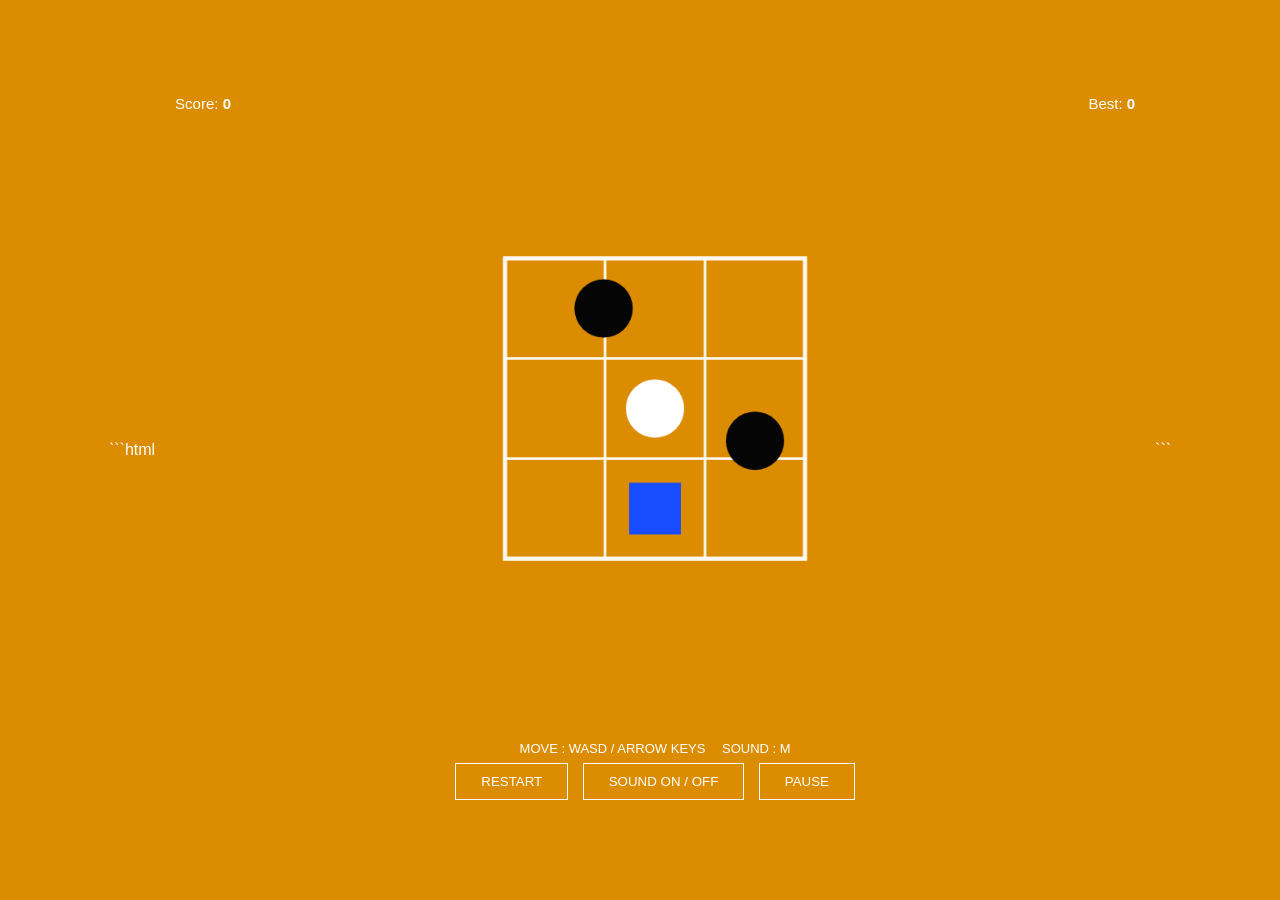
==== index.html @ 40f57180 "Rename Dodge Dots.html to index.html" ====
```html
<!DOCTYPE html>
<html lang="ja">
<head>
<meta charset="UTF-8">
<meta name="viewport" content="width=device-width, initial-scale=1">
<title>Dodge Dots</title>

<style>
* {
  box-sizing: border-box;
}

body {
  margin: 0;
  background: #db8c00;
  font-family: Arial, sans-serif;
  color: white;
  min-height: 100vh;
  display: flex;
  justify-content: center;
  align-items: center;
}

#game {
  width: min(1000px, 96vw);
  text-align: center;
}

#header {
  display: flex;
  justify-content: space-between;
  padding: 0 20px;
  margin-bottom: 15px;
  font-size: 15px;
}

#canvas {
  width: 100%;
  display: block;
  aspect-ratio: 16 / 9;
}

#controls {
  margin-top: 15px;
  font-size: 13px;
  color: white;
}

button {
  background: transparent;
  border: 1px solid white;
  color: white;
  padding: 10px 25px;
  margin: 5px;
  cursor: pointer;
}

button:hover {
  background: white;
  color: #db8c00;
}

#message {
  font-size: 18px;
  margin-top: 10px;
  min-height: 25px;
}

</style>
</head>

<body>

<div id="game">

  <div id="header">
    <span>Score: <b id="score">0</b></span>
    <span>Best: <b id="best">0</b></span>
  </div>

  <canvas id="canvas" width="1200" height="675"></canvas>

  <div id="message"></div>

  <div id="controls">
    MOVE : WASD / ARROW KEYS　
    SOUND : M
  </div>

  <div>
    <button onclick="restart()">RESTART</button>
    <button onclick="toggleSound()">SOUND ON / OFF</button>
    <button onclick="togglePause()">PAUSE</button>
  </div>

</div>

<script>

// =====================================
// 基本設定
// =====================================

const canvas = document.getElementById("canvas");
const ctx = canvas.getContext("2d");

const W = 1200;
const H = 675;

const BOARD_SIZE = 360;
const CELL = BOARD_SIZE / 3;
const DOT_SIZE = 70;
const DOT_RADIUS = DOT_SIZE / 2;

const board = {
  x: (W - BOARD_SIZE) / 2,
  y: (H - BOARD_SIZE) / 2,
  size: BOARD_SIZE
};

// マスの中心座標
function cellPosition(x, y) {
  return {
    x: board.x + CELL * (x + 0.5),
    y: board.y + CELL * (y + 0.5)
  };
}

// =====================================
// ゲーム状態
// =====================================

let player = {
  x: 1,
  y: 1
};

let enemies = [];
let item = { x: 0, y: 0 };

let score = 0;
let best = Number(localStorage.getItem("dodgeBest")) || 0;

let playing = true;
let paused = false;
let sound = true;

let lastTime = 0;
let animationId = 0;

document.getElementById("best").textContent = best;


// =====================================
// 音声
// =====================================

let audio;

function playSound(freq = 500) {
  if (!sound) return;

  try {
    audio ??= new AudioContext();

    const osc = audio.createOscillator();
    const gain = audio.createGain();

    osc.frequency.value = freq;
    gain.gain.value = 0.06;

    osc.connect(gain);
    gain.connect(audio.destination);

    osc.start();

    gain.gain.exponentialRampToValueAtTime(
      0.001,
      audio.currentTime + 0.15
    );

    osc.stop(audio.currentTime + 0.15);

  } catch (e) {}
}

function toggleSound() {
  sound = !sound;
}


// =====================================
// 敵の生成
// =====================================

function createEnemy(axis, lane, direction, speed, position) {

  return {
    axis: axis,

    // 横移動なら行、縦移動なら列
    lane: lane,

    // 1 = 正方向、-1 = 逆方向
    direction: direction,

    speed: speed,

    // 盤面の端からの距離
    position: position,

    radius: DOT_RADIUS
  };
}


// =====================================
// アイテム生成
// =====================================

function spawnItem() {

  let positions = [];

  for (let y = 0; y < 3; y++) {
    for (let x = 0; x < 3; x++) {

      // 中央のマスには出現させない
      if (x === 1 && y === 1) continue;

      // プレイヤーの位置には出さない
      if (x === player.x && y === player.y) continue;

      const occupiedByEnemy = enemies.some(e => {
        if (e.axis === "horizontal") {
          return e.lane === y;
        }

        return e.lane === x;
      });

      positions.push({
        x,
        y,
        occupiedByEnemy
      });
    }
  }

  let safe = positions.filter(p => !p.occupiedByEnemy);

  if (safe.length === 0) safe = positions;

  const p = safe[Math.floor(Math.random() * safe.length)];

  item.x = p.x;
  item.y = p.y;
}


// =====================================
// ゲーム初期化
// =====================================

function restart() {

  cancelAnimationFrame(animationId);

  score = 0;
  playing = true;
  paused = false;

  player.x = 1;
  player.y = 1;

  enemies = [];

  // 最初の敵：上の行を横断
  enemies.push(
    createEnemy(
      "horizontal",
      0,
      1,
      100,
      -DOT_RADIUS
    )
  );

  // 最初の敵：右の列を縦断
  enemies.push(
    createEnemy(
      "vertical",
      2,
      -1,
      115,
      CELL * 3 + DOT_RADIUS
    )
  );

  // アイテム配置
  spawnItem();

  document.getElementById("score").textContent = 0;
  document.getElementById("message").textContent = "";

  lastTime = 0;

  draw();

  animationId = requestAnimationFrame(loop);
}


// =====================================
// プレイヤーの移動
// =====================================

function movePlayer(dx, dy) {

  if (!playing || paused) return;

  const nx = player.x + dx;
  const ny = player.y + dy;

  // 盤面の外には移動できない
  if (nx < 0 || nx > 2 || ny < 0 || ny > 2) {
    return;
  }

  // 1マスだけ移動
  player.x = nx;
  player.y = ny;

  playSound(400);

  // アイテム取得
  if (player.x === item.x && player.y === item.y) {

    score++;

    document.getElementById("score").textContent = score;

    playSound(800);

    // 5点ごとに敵を追加
    if (score % 5 === 0) {
      addEnemy();
    }

    // 敵の速度を少しずつ上昇
    enemies.forEach(e => {
      e.speed = Math.min(200, e.speed + 3);
    });

    spawnItem();
  }

  // 移動先に敵がいたら終了
  checkCollision();

  draw();
}


// =====================================
// 敵の追加
// =====================================

function addEnemy() {

  const axis = Math.random() < 0.5
    ? "horizontal"
    : "vertical";

  const lane = Math.floor(Math.random() * 3);

  const direction = Math.random() < 0.5 ? 1 : -1;

  const start = direction === 1
    ? -DOT_RADIUS
    : CELL * 3 + DOT_RADIUS;

  enemies.push(
    createEnemy(
      axis,
      lane,
      direction,
      100 + score * 2,
      start
    )
  );
}


// =====================================
// 敵の移動
// =====================================

function updateEnemies(dt) {

  enemies.forEach(e => {

    // 横方向
    if (e.axis === "horizontal") {

      e.position += e.direction * e.speed * dt;

      // 右端を越えたら左端から再登場
      if (e.direction === 1 &&
          e.position > BOARD_SIZE + DOT_RADIUS) {

        e.position = -DOT_RADIUS;
      }

      // 左端を越えたら右端から再登場
      if (e.direction === -1 &&
          e.position < -DOT_RADIUS) {

        e.position = BOARD_SIZE + DOT_RADIUS;
      }

    }

    // 縦方向
    else {

      e.position += e.direction * e.speed * dt;

      if (e.direction === 1 &&
          e.position > BOARD_SIZE + DOT_RADIUS) {

        e.position = -DOT_RADIUS;
      }

      if (e.direction === -1 &&
          e.position < -DOT_RADIUS) {

        e.position = BOARD_SIZE + DOT_RADIUS;
      }
    }

  });

}


// =====================================
// 敵の現在座標
// =====================================

function getEnemyPosition(e) {

  if (e.axis === "horizontal") {

    return {
      x: board.x + e.position,
      y: board.y + CELL * (e.lane + 0.5)
    };

  }

  return {
    x: board.x + CELL * (e.lane + 0.5),
    y: board.y + e.position
  };
}


// =====================================
// 当たり判定
// =====================================

function checkCollision() {

  const p = cellPosition(player.x, player.y);

  for (const e of enemies) {

    const ep = getEnemyPosition(e);

    const d = Math.hypot(
      p.x - ep.x,
      p.y - ep.y
    );

    if (d < DOT_RADIUS * 2) {

      gameOver();
      return;
    }

  }

}


// =====================================
// ゲーム終了
// =====================================

function gameOver() {

  if (!playing) return;

  playing = false;

  playSound(150);

  if (score > best) {

    best = score;

    localStorage.setItem("dodgeBest", best);

    document.getElementById("best").textContent = best;
  }

  document.getElementById("message").textContent =
    "GAME OVER - SCORE: " + score;

}


// =====================================
// ポーズ
// =====================================

function togglePause() {

  if (!playing) return;

  paused = !paused;

  document.getElementById("message").textContent =
    paused ? "PAUSED" : "";

  lastTime = 0;
}


// =====================================
// 描画
// =====================================

function draw() {

  // 背景
  ctx.fillStyle = "#db8c00";
  ctx.fillRect(0, 0, W, H);


  // -----------------------------------
  // 盤面
  // -----------------------------------

  ctx.strokeStyle = "rgba(255,255,255,.95)";
  ctx.lineWidth = 5;

  ctx.strokeRect(
    board.x,
    board.y,
    BOARD_SIZE,
    BOARD_SIZE
  );


  // 縦線と横線
  ctx.lineWidth = 3;

  for (let i = 1; i < 3; i++) {

    const pos = board.x + CELL * i;

    ctx.beginPath();
    ctx.moveTo(pos, board.y);
    ctx.lineTo(pos, board.y + BOARD_SIZE);
    ctx.stroke();

    const posY = board.y + CELL * i;

    ctx.beginPath();
    ctx.moveTo(board.x, posY);
    ctx.lineTo(board.x + BOARD_SIZE, posY);
    ctx.stroke();

  }


  // -----------------------------------
  // 青いアイテム
  // -----------------------------------

  const ip = cellPosition(item.x, item.y);

  ctx.fillStyle = "#174cff";

  ctx.fillRect(
    ip.x - 31,
    ip.y - 31,
    62,
    62
  );


  // -----------------------------------
  // 黒い敵
  // -----------------------------------

  enemies.forEach(e => {

    const p = getEnemyPosition(e);

    ctx.fillStyle = "#050505";

    ctx.beginPath();

    ctx.arc(
      p.x,
      p.y,
      DOT_RADIUS,
      0,
      Math.PI * 2
    );

    ctx.fill();

  });


  // -----------------------------------
  // 白いプレイヤー
  // -----------------------------------

  const pp = cellPosition(player.x, player.y);

  ctx.fillStyle = "#ffffff";

  ctx.beginPath();

  ctx.arc(
    pp.x,
    pp.y,
    DOT_RADIUS,
    0,
    Math.PI * 2
  );

  ctx.fill();


  // -----------------------------------
  // ゲームオーバー
  // -----------------------------------

  if (!playing) {

    ctx.fillStyle = "rgba(0,0,0,.65)";

    ctx.fillRect(
      board.x,
      board.y,
      BOARD_SIZE,
      BOARD_SIZE
    );

    ctx.fillStyle = "white";
    ctx.textAlign = "center";

    ctx.font = "bold 34px Arial";

    ctx.fillText(
      "GAME OVER",
      W / 2,
      H / 2 - 10
    );

    ctx.font = "20px Arial";

    ctx.fillText(
      "SCORE : " + score,
      W / 2,
      H / 2 + 30
    );

    ctx.font = "15px Arial";

    ctx.fillText(
      "PRESS ENTER TO RESTART",
      W / 2,
      H / 2 + 65
    );

  }

}


// =====================================
// メインループ
// =====================================

function loop(timestamp) {

  if (!playing || paused) {
    draw();
    return;
  }

  if (!lastTime) lastTime = timestamp;

  const dt = Math.min(
    (timestamp - lastTime) / 1000,
    0.05
  );

  lastTime = timestamp;

  // 敵は決まった直線上を移動
  updateEnemies(dt);

  // 当たり判定
  checkCollision();

  draw();

  if (playing && !paused) {
    animationId = requestAnimationFrame(loop);
  }

}


// =====================================
// キーボード
// =====================================

document.addEventListener("keydown", e => {

  const key = e.key.toLowerCase();

  if (
    ["arrowup", "arrowdown", "arrowleft", "arrowright"].includes(key)
  ) {
    e.preventDefault();
  }

  if (key === "enter" && !playing) {
    restart();
    return;
  }

  if (key === "p" || key === "escape") {
    togglePause();
    return;
  }

  if (key === "m") {
    toggleSound();
    return;
  }

  if (e.repeat) return;

  switch (key) {

    case "arrowup":
    case "w":
      movePlayer(0, -1);
      break;

    case "arrowdown":
    case "s":
      movePlayer(0, 1);
      break;

    case "arrowleft":
    case "a":
      movePlayer(-1, 0);
      break;

    case "arrowright":
    case "d":
      movePlayer(1, 0);
      break;

  }

});


// =====================================
// 開始
// =====================================

restart();

</script>

</body>
</html>
```
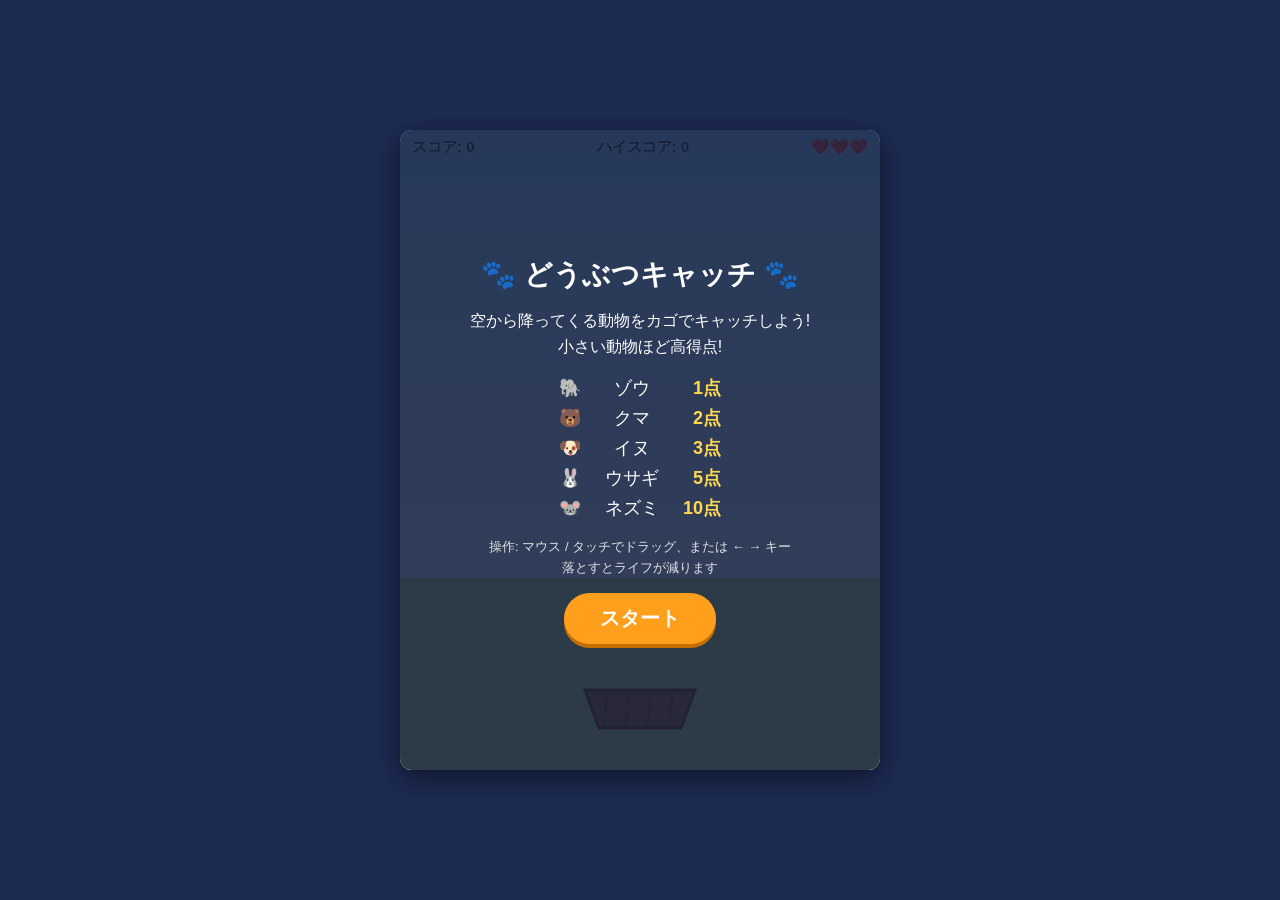
==== commit c86bbd17: "Add files via upload" ====
--- a/index.html
+++ b/index.html
@@ -1,802 +1,28 @@
-```html
 <!DOCTYPE html>
 <html lang="ja">
 <head>
-<meta charset="UTF-8">
-<meta name="viewport" content="width=device-width, initial-scale=1">
-<title>Dodge Dots</title>
+  <meta charset="UTF-8">
+  <meta name="viewport" content="width=device-width, initial-scale=1, user-scalable=no">
+  <title>どうぶつキャッチ</title>
+  <link rel="stylesheet" href="style.css">
+</head>
+<body>
+  <div id="game">
+    <div id="hud">
+      <div>スコア: <span id="score">0</span></div>
+      <div>ハイスコア: <span id="best">0</span></div>
+      <div id="lives">❤️❤️❤️</div>
+    </div>
+    <canvas id="canvas" width="480" height="640"></canvas>
 
-<style>
-* {
-  box-sizing: border-box;
-}
-
-body {
-  margin: 0;
-  background: #db8c00;
-  font-family: Arial, sans-serif;
-  color: white;
-  min-height: 100vh;
-  display: flex;
-  justify-content: center;
-  align-items: center;
-}
-
-#game {
-  width: min(1000px, 96vw);
-  text-align: center;
-}
-
-#header {
-  display: flex;
-  justify-content: space-between;
-  padding: 0 20px;
-  margin-bottom: 15px;
-  font-size: 15px;
-}
-
-#canvas {
-  width: 100%;
-  display: block;
-  aspect-ratio: 16 / 9;
-}
-
-#controls {
-  margin-top: 15px;
-  font-size: 13px;
-  color: white;
-}
-
-button {
-  background: transparent;
-  border: 1px solid white;
-  color: white;
-  padding: 10px 25px;
-  margin: 5px;
-  cursor: pointer;
-}
-
-button:hover {
-  background: white;
-  color: #db8c00;
-}
-
-#message {
-  font-size: 18px;
-  margin-top: 10px;
-  min-height: 25px;
-}
-
-</style>
-</head>
-
-<body>
-
-<div id="game">
-
-  <div id="header">
-    <span>Score: <b id="score">0</b></span>
-    <span>Best: <b id="best">0</b></span>
+    <div id="overlay">
+      <h1>🐾 どうぶつキャッチ 🐾</h1>
+      <p>空から降ってくる動物をカゴでキャッチしよう!<br>小さい動物ほど高得点!</p>
+      <table id="points"></table>
+      <p class="small">操作: マウス / タッチでドラッグ、または ← → キー<br>落とすとライフが減ります</p>
+      <button id="startBtn">スタート</button>
+    </div>
   </div>
-
-  <canvas id="canvas" width="1200" height="675"></canvas>
-
-  <div id="message"></div>
-
-  <div id="controls">
-    MOVE : WASD / ARROW KEYS　
-    SOUND : M
-  </div>
-
-  <div>
-    <button onclick="restart()">RESTART</button>
-    <button onclick="toggleSound()">SOUND ON / OFF</button>
-    <button onclick="togglePause()">PAUSE</button>
-  </div>
-
-</div>
-
-<script>
-
-// =====================================
-// 基本設定
-// =====================================
-
-const canvas = document.getElementById("canvas");
-const ctx = canvas.getContext("2d");
-
-const W = 1200;
-const H = 675;
-
-const BOARD_SIZE = 360;
-const CELL = BOARD_SIZE / 3;
-const DOT_SIZE = 70;
-const DOT_RADIUS = DOT_SIZE / 2;
-
-const board = {
-  x: (W - BOARD_SIZE) / 2,
-  y: (H - BOARD_SIZE) / 2,
-  size: BOARD_SIZE
-};
-
-// マスの中心座標
-function cellPosition(x, y) {
-  return {
-    x: board.x + CELL * (x + 0.5),
-    y: board.y + CELL * (y + 0.5)
-  };
-}
-
-// =====================================
-// ゲーム状態
-// =====================================
-
-let player = {
-  x: 1,
-  y: 1
-};
-
-let enemies = [];
-let item = { x: 0, y: 0 };
-
-let score = 0;
-let best = Number(localStorage.getItem("dodgeBest")) || 0;
-
-let playing = true;
-let paused = false;
-let sound = true;
-
-let lastTime = 0;
-let animationId = 0;
-
-document.getElementById("best").textContent = best;
-
-
-// =====================================
-// 音声
-// =====================================
-
-let audio;
-
-function playSound(freq = 500) {
-  if (!sound) return;
-
-  try {
-    audio ??= new AudioContext();
-
-    const osc = audio.createOscillator();
-    const gain = audio.createGain();
-
-    osc.frequency.value = freq;
-    gain.gain.value = 0.06;
-
-    osc.connect(gain);
-    gain.connect(audio.destination);
-
-    osc.start();
-
-    gain.gain.exponentialRampToValueAtTime(
-      0.001,
-      audio.currentTime + 0.15
-    );
-
-    osc.stop(audio.currentTime + 0.15);
-
-  } catch (e) {}
-}
-
-function toggleSound() {
-  sound = !sound;
-}
-
-
-// =====================================
-// 敵の生成
-// =====================================
-
-function createEnemy(axis, lane, direction, speed, position) {
-
-  return {
-    axis: axis,
-
-    // 横移動なら行、縦移動なら列
-    lane: lane,
-
-    // 1 = 正方向、-1 = 逆方向
-    direction: direction,
-
-    speed: speed,
-
-    // 盤面の端からの距離
-    position: position,
-
-    radius: DOT_RADIUS
-  };
-}
-
-
-// =====================================
-// アイテム生成
-// =====================================
-
-function spawnItem() {
-
-  let positions = [];
-
-  for (let y = 0; y < 3; y++) {
-    for (let x = 0; x < 3; x++) {
-
-      // 中央のマスには出現させない
-      if (x === 1 && y === 1) continue;
-
-      // プレイヤーの位置には出さない
-      if (x === player.x && y === player.y) continue;
-
-      const occupiedByEnemy = enemies.some(e => {
-        if (e.axis === "horizontal") {
-          return e.lane === y;
-        }
-
-        return e.lane === x;
-      });
-
-      positions.push({
-        x,
-        y,
-        occupiedByEnemy
-      });
-    }
-  }
-
-  let safe = positions.filter(p => !p.occupiedByEnemy);
-
-  if (safe.length === 0) safe = positions;
-
-  const p = safe[Math.floor(Math.random() * safe.length)];
-
-  item.x = p.x;
-  item.y = p.y;
-}
-
-
-// =====================================
-// ゲーム初期化
-// =====================================
-
-function restart() {
-
-  cancelAnimationFrame(animationId);
-
-  score = 0;
-  playing = true;
-  paused = false;
-
-  player.x = 1;
-  player.y = 1;
-
-  enemies = [];
-
-  // 最初の敵：上の行を横断
-  enemies.push(
-    createEnemy(
-      "horizontal",
-      0,
-      1,
-      100,
-      -DOT_RADIUS
-    )
-  );
-
-  // 最初の敵：右の列を縦断
-  enemies.push(
-    createEnemy(
-      "vertical",
-      2,
-      -1,
-      115,
-      CELL * 3 + DOT_RADIUS
-    )
-  );
-
-  // アイテム配置
-  spawnItem();
-
-  document.getElementById("score").textContent = 0;
-  document.getElementById("message").textContent = "";
-
-  lastTime = 0;
-
-  draw();
-
-  animationId = requestAnimationFrame(loop);
-}
-
-
-// =====================================
-// プレイヤーの移動
-// =====================================
-
-function movePlayer(dx, dy) {
-
-  if (!playing || paused) return;
-
-  const nx = player.x + dx;
-  const ny = player.y + dy;
-
-  // 盤面の外には移動できない
-  if (nx < 0 || nx > 2 || ny < 0 || ny > 2) {
-    return;
-  }
-
-  // 1マスだけ移動
-  player.x = nx;
-  player.y = ny;
-
-  playSound(400);
-
-  // アイテム取得
-  if (player.x === item.x && player.y === item.y) {
-
-    score++;
-
-    document.getElementById("score").textContent = score;
-
-    playSound(800);
-
-    // 5点ごとに敵を追加
-    if (score % 5 === 0) {
-      addEnemy();
-    }
-
-    // 敵の速度を少しずつ上昇
-    enemies.forEach(e => {
-      e.speed = Math.min(200, e.speed + 3);
-    });
-
-    spawnItem();
-  }
-
-  // 移動先に敵がいたら終了
-  checkCollision();
-
-  draw();
-}
-
-
-// =====================================
-// 敵の追加
-// =====================================
-
-function addEnemy() {
-
-  const axis = Math.random() < 0.5
-    ? "horizontal"
-    : "vertical";
-
-  const lane = Math.floor(Math.random() * 3);
-
-  const direction = Math.random() < 0.5 ? 1 : -1;
-
-  const start = direction === 1
-    ? -DOT_RADIUS
-    : CELL * 3 + DOT_RADIUS;
-
-  enemies.push(
-    createEnemy(
-      axis,
-      lane,
-      direction,
-      100 + score * 2,
-      start
-    )
-  );
-}
-
-
-// =====================================
-// 敵の移動
-// =====================================
-
-function updateEnemies(dt) {
-
-  enemies.forEach(e => {
-
-    // 横方向
-    if (e.axis === "horizontal") {
-
-      e.position += e.direction * e.speed * dt;
-
-      // 右端を越えたら左端から再登場
-      if (e.direction === 1 &&
-          e.position > BOARD_SIZE + DOT_RADIUS) {
-
-        e.position = -DOT_RADIUS;
-      }
-
-      // 左端を越えたら右端から再登場
-      if (e.direction === -1 &&
-          e.position < -DOT_RADIUS) {
-
-        e.position = BOARD_SIZE + DOT_RADIUS;
-      }
-
-    }
-
-    // 縦方向
-    else {
-
-      e.position += e.direction * e.speed * dt;
-
-      if (e.direction === 1 &&
-          e.position > BOARD_SIZE + DOT_RADIUS) {
-
-        e.position = -DOT_RADIUS;
-      }
-
-      if (e.direction === -1 &&
-          e.position < -DOT_RADIUS) {
-
-        e.position = BOARD_SIZE + DOT_RADIUS;
-      }
-    }
-
-  });
-
-}
-
-
-// =====================================
-// 敵の現在座標
-// =====================================
-
-function getEnemyPosition(e) {
-
-  if (e.axis === "horizontal") {
-
-    return {
-      x: board.x + e.position,
-      y: board.y + CELL * (e.lane + 0.5)
-    };
-
-  }
-
-  return {
-    x: board.x + CELL * (e.lane + 0.5),
-    y: board.y + e.position
-  };
-}
-
-
-// =====================================
-// 当たり判定
-// =====================================
-
-function checkCollision() {
-
-  const p = cellPosition(player.x, player.y);
-
-  for (const e of enemies) {
-
-    const ep = getEnemyPosition(e);
-
-    const d = Math.hypot(
-      p.x - ep.x,
-      p.y - ep.y
-    );
-
-    if (d < DOT_RADIUS * 2) {
-
-      gameOver();
-      return;
-    }
-
-  }
-
-}
-
-
-// =====================================
-// ゲーム終了
-// =====================================
-
-function gameOver() {
-
-  if (!playing) return;
-
-  playing = false;
-
-  playSound(150);
-
-  if (score > best) {
-
-    best = score;
-
-    localStorage.setItem("dodgeBest", best);
-
-    document.getElementById("best").textContent = best;
-  }
-
-  document.getElementById("message").textContent =
-    "GAME OVER - SCORE: " + score;
-
-}
-
-
-// =====================================
-// ポーズ
-// =====================================
-
-function togglePause() {
-
-  if (!playing) return;
-
-  paused = !paused;
-
-  document.getElementById("message").textContent =
-    paused ? "PAUSED" : "";
-
-  lastTime = 0;
-}
-
-
-// =====================================
-// 描画
-// =====================================
-
-function draw() {
-
-  // 背景
-  ctx.fillStyle = "#db8c00";
-  ctx.fillRect(0, 0, W, H);
-
-
-  // -----------------------------------
-  // 盤面
-  // -----------------------------------
-
-  ctx.strokeStyle = "rgba(255,255,255,.95)";
-  ctx.lineWidth = 5;
-
-  ctx.strokeRect(
-    board.x,
-    board.y,
-    BOARD_SIZE,
-    BOARD_SIZE
-  );
-
-
-  // 縦線と横線
-  ctx.lineWidth = 3;
-
-  for (let i = 1; i < 3; i++) {
-
-    const pos = board.x + CELL * i;
-
-    ctx.beginPath();
-    ctx.moveTo(pos, board.y);
-    ctx.lineTo(pos, board.y + BOARD_SIZE);
-    ctx.stroke();
-
-    const posY = board.y + CELL * i;
-
-    ctx.beginPath();
-    ctx.moveTo(board.x, posY);
-    ctx.lineTo(board.x + BOARD_SIZE, posY);
-    ctx.stroke();
-
-  }
-
-
-  // -----------------------------------
-  // 青いアイテム
-  // -----------------------------------
-
-  const ip = cellPosition(item.x, item.y);
-
-  ctx.fillStyle = "#174cff";
-
-  ctx.fillRect(
-    ip.x - 31,
-    ip.y - 31,
-    62,
-    62
-  );
-
-
-  // -----------------------------------
-  // 黒い敵
-  // -----------------------------------
-
-  enemies.forEach(e => {
-
-    const p = getEnemyPosition(e);
-
-    ctx.fillStyle = "#050505";
-
-    ctx.beginPath();
-
-    ctx.arc(
-      p.x,
-      p.y,
-      DOT_RADIUS,
-      0,
-      Math.PI * 2
-    );
-
-    ctx.fill();
-
-  });
-
-
-  // -----------------------------------
-  // 白いプレイヤー
-  // -----------------------------------
-
-  const pp = cellPosition(player.x, player.y);
-
-  ctx.fillStyle = "#ffffff";
-
-  ctx.beginPath();
-
-  ctx.arc(
-    pp.x,
-    pp.y,
-    DOT_RADIUS,
-    0,
-    Math.PI * 2
-  );
-
-  ctx.fill();
-
-
-  // -----------------------------------
-  // ゲームオーバー
-  // -----------------------------------
-
-  if (!playing) {
-
-    ctx.fillStyle = "rgba(0,0,0,.65)";
-
-    ctx.fillRect(
-      board.x,
-      board.y,
-      BOARD_SIZE,
-      BOARD_SIZE
-    );
-
-    ctx.fillStyle = "white";
-    ctx.textAlign = "center";
-
-    ctx.font = "bold 34px Arial";
-
-    ctx.fillText(
-      "GAME OVER",
-      W / 2,
-      H / 2 - 10
-    );
-
-    ctx.font = "20px Arial";
-
-    ctx.fillText(
-      "SCORE : " + score,
-      W / 2,
-      H / 2 + 30
-    );
-
-    ctx.font = "15px Arial";
-
-    ctx.fillText(
-      "PRESS ENTER TO RESTART",
-      W / 2,
-      H / 2 + 65
-    );
-
-  }
-
-}
-
-
-// =====================================
-// メインループ
-// =====================================
-
-function loop(timestamp) {
-
-  if (!playing || paused) {
-    draw();
-    return;
-  }
-
-  if (!lastTime) lastTime = timestamp;
-
-  const dt = Math.min(
-    (timestamp - lastTime) / 1000,
-    0.05
-  );
-
-  lastTime = timestamp;
-
-  // 敵は決まった直線上を移動
-  updateEnemies(dt);
-
-  // 当たり判定
-  checkCollision();
-
-  draw();
-
-  if (playing && !paused) {
-    animationId = requestAnimationFrame(loop);
-  }
-
-}
-
-
-// =====================================
-// キーボード
-// =====================================
-
-document.addEventListener("keydown", e => {
-
-  const key = e.key.toLowerCase();
-
-  if (
-    ["arrowup", "arrowdown", "arrowleft", "arrowright"].includes(key)
-  ) {
-    e.preventDefault();
-  }
-
-  if (key === "enter" && !playing) {
-    restart();
-    return;
-  }
-
-  if (key === "p" || key === "escape") {
-    togglePause();
-    return;
-  }
-
-  if (key === "m") {
-    toggleSound();
-    return;
-  }
-
-  if (e.repeat) return;
-
-  switch (key) {
-
-    case "arrowup":
-    case "w":
-      movePlayer(0, -1);
-      break;
-
-    case "arrowdown":
-    case "s":
-      movePlayer(0, 1);
-      break;
-
-    case "arrowleft":
-    case "a":
-      movePlayer(-1, 0);
-      break;
-
-    case "arrowright":
-    case "d":
-      movePlayer(1, 0);
-      break;
-
-  }
-
-});
-
-
-// =====================================
-// 開始
-// =====================================
-
-restart();
-
-</script>
-
+  <script src="script.js"></script>
 </body>
 </html>
-```
--- a/style.css
+++ b/style.css
@@ -0,0 +1,78 @@
+* { box-sizing: border-box; margin: 0; padding: 0; }
+
+body {
+  min-height: 100vh;
+  display: flex;
+  justify-content: center;
+  align-items: center;
+  background: #1d2b53;
+  font-family: "Hiragino Maru Gothic ProN", "Yu Gothic", sans-serif;
+  color: #fff;
+  touch-action: none;
+  user-select: none;
+}
+
+#game {
+  position: relative;
+  width: min(480px, 100vw);
+  aspect-ratio: 480 / 640;
+  max-height: 100vh;
+  box-shadow: 0 8px 30px rgba(0, 0, 0, .5);
+  border-radius: 12px;
+  overflow: hidden;
+}
+
+canvas {
+  width: 100%;
+  height: 100%;
+  display: block;
+  background: linear-gradient(#8fd3ff, #d9f5ff 70%, #b6e388 70%);
+}
+
+#hud {
+  position: absolute;
+  top: 0; left: 0; right: 0;
+  display: flex;
+  justify-content: space-between;
+  padding: 8px 12px;
+  font-weight: bold;
+  font-size: 15px;
+  color: #234;
+  text-shadow: 0 1px 0 rgba(255,255,255,.7);
+  pointer-events: none;
+}
+
+#overlay {
+  position: absolute;
+  inset: 0;
+  background: rgba(20, 30, 60, .85);
+  display: flex;
+  flex-direction: column;
+  align-items: center;
+  justify-content: center;
+  gap: 14px;
+  text-align: center;
+  padding: 20px;
+}
+
+#overlay h1 { font-size: 28px; }
+#overlay p { line-height: 1.6; }
+#overlay .small { font-size: 13px; opacity: .85; }
+#overlay.hidden { display: none; }
+
+#points { border-collapse: collapse; }
+#points td { padding: 3px 12px; font-size: 18px; }
+#points td:last-child { text-align: right; color: #ffd84d; font-weight: bold; }
+
+button {
+  font-size: 20px;
+  padding: 12px 36px;
+  border: none;
+  border-radius: 30px;
+  background: #ff9f1c;
+  color: #fff;
+  font-weight: bold;
+  cursor: pointer;
+  box-shadow: 0 4px 0 #c46f00;
+}
+button:active { transform: translateY(3px); box-shadow: 0 1px 0 #c46f00; }
